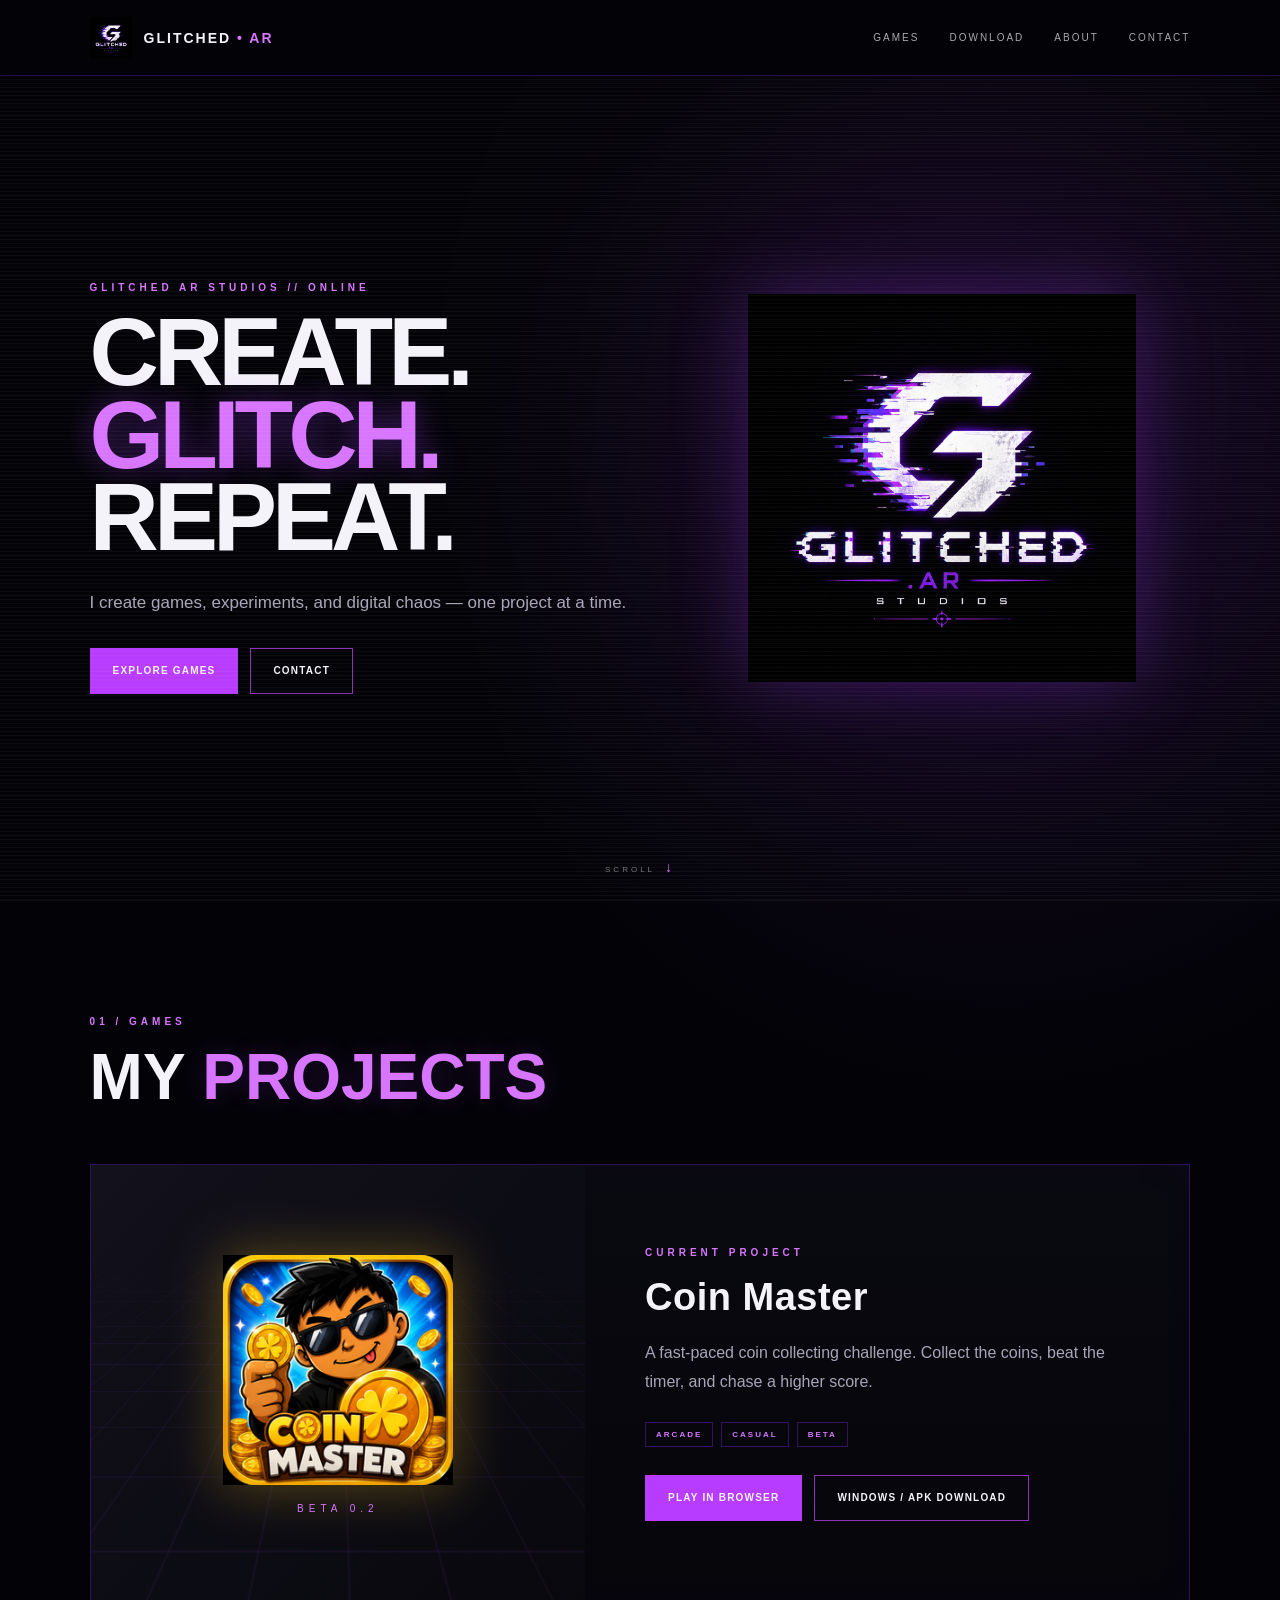
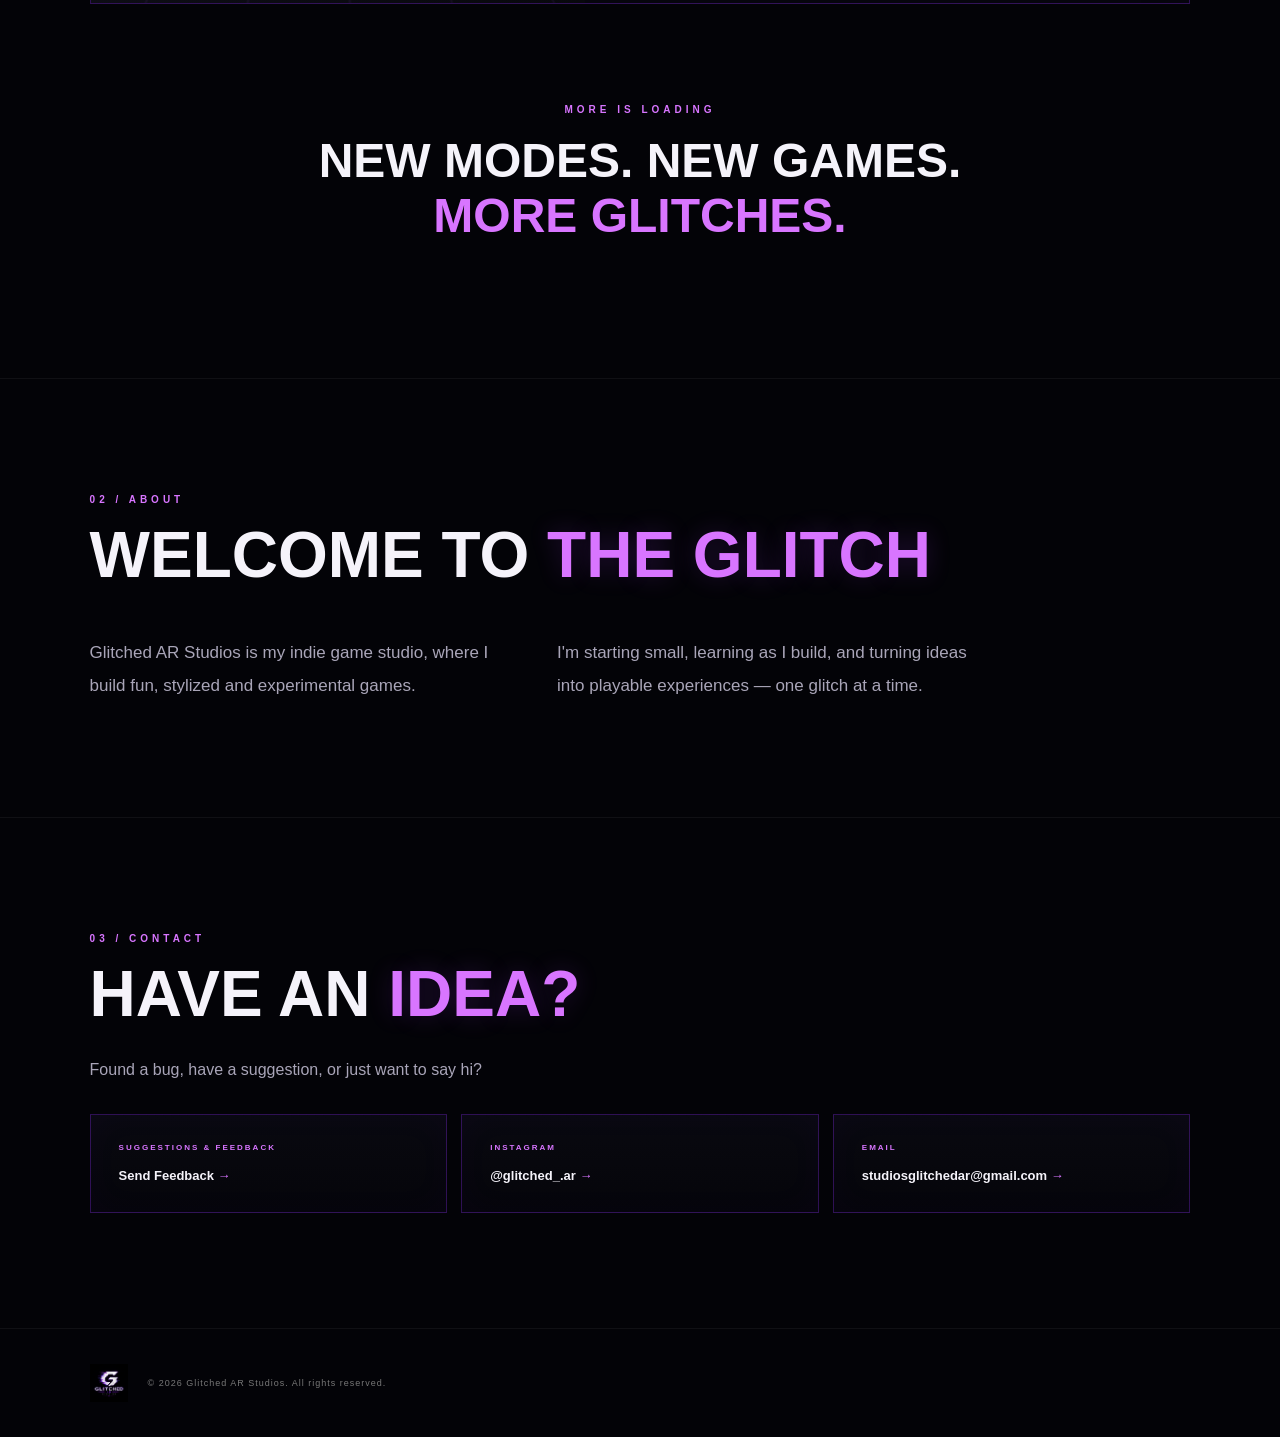
==== index.html @ b90710f4 "ANIMATION" ====
<!doctype html>
<html lang="en">
<head>
<meta charset="utf-8">
<meta name="viewport" content="width=device-width,initial-scale=1">
<meta name="description" content="Glitched AR Studios — indie game studio.">
<title>Glitched AR Studios</title>
<link rel="icon" href="assets/glitched-ar-logo.png">
<link rel="stylesheet" href="style.css">
<style>
/* === GLITCHED AR visual polish === */
:root{--bg:#030307;--panel:#07070d;--panel2:#0a0a12;--text:#f5f3fa;--muted:#a9a5b8;--p:#b83cff;--p2:#d875ff;--line:#8e2cff55}
body{background:radial-gradient(circle at 78% 18%,#8e2cff18,transparent 34rem),#030307}
body:after{content:"";position:fixed;inset:0;pointer-events:none;z-index:19;opacity:.045;background:repeating-linear-gradient(0deg,transparent 0 3px,rgba(255,255,255,.22) 4px,transparent 5px);mix-blend-mode:screen}
.nav{background:rgba(3,3,7,.88);border-bottom-color:#8e2cff44}
.nav nav a{position:relative}.nav nav a:after{content:"";position:absolute;left:0;right:0;bottom:-9px;height:2px;background:var(--p2);transform:scaleX(0);transform-origin:center;box-shadow:0 0 12px var(--p2);transition:.2s}.nav nav a:hover:after{transform:scaleX(1)}
.btn{letter-spacing:1.2px;white-space:nowrap;line-height:1;min-width:0}
.btn.primary{box-shadow:0 0 0 transparent}.btn:hover{box-shadow:0 0 28px #a83cff44}
.platform-card,.relic-window,.game-card,.contact-card,.media-card,.download-strip,.step-card{background:linear-gradient(180deg,#090910,#05050a);border-color:#8e2cff4d;box-shadow:inset 0 0 35px #8e2cff08}
.platform-card h3,.relic-title h3,.game-info h3{letter-spacing:.5px}
/* Windows / Android symbols: clean vector-like CSS icons */
.platform-card .platform-icon,.relic-platform-icon{width:42px;height:42px;display:inline-grid;place-items:center;flex:none;color:#c95cff;filter:drop-shadow(0 0 8px #b83cff55)}
.windows-icon{display:grid!important;grid-template-columns:1fr 1fr;grid-template-rows:1fr 1fr;gap:3px;padding:4px}.windows-icon i{display:block;background:currentColor}
.android-icon{position:relative}.android-icon:before{content:"";width:25px;height:20px;border-radius:7px 7px 4px 4px;background:currentColor;display:block}.android-icon:after{content:"••";position:absolute;top:12px;left:13px;color:#07070d;font-size:11px;letter-spacing:4px;line-height:1}
.android-icon .antenna{position:absolute;top:5px;left:10px;width:8px;height:1px;background:currentColor;transform:rotate(-35deg);box-shadow:15px 6px 0 currentColor}
.platform-head{display:flex;align-items:center;gap:16px;margin-bottom:18px}.platform-head .eyebrow{margin:0}
/* Fix oversized/over-spaced download labels */
.platform-card .btn,.relic-download{font-size:10px;letter-spacing:1.1px;word-spacing:0;text-transform:none;padding-left:20px;padding-right:20px}
/* Full-screen glitch transition: no loading bar */
#screen-glitch{position:fixed;inset:0;z-index:2147483647;pointer-events:none;opacity:0;overflow:hidden;background:transparent}
#screen-glitch:before,#screen-glitch:after{content:"";position:absolute;inset:-8%;opacity:0}
#screen-glitch:before{background:repeating-linear-gradient(0deg,transparent 0 5px,rgba(255,255,255,.15) 6px,transparent 7px),linear-gradient(90deg,transparent 0 12%,rgba(190,65,255,.16) 12.2% 12.5%,transparent 12.8% 42%,rgba(0,220,255,.14) 42.2% 42.5%,transparent 42.8% 76%,rgba(255,45,185,.15) 76.2% 76.5%,transparent 76.8%)}
#screen-glitch:after{background:repeating-linear-gradient(90deg,transparent 0 22px,rgba(184,60,255,.18) 23px 25px,transparent 26px 46px);mix-blend-mode:screen}
#screen-glitch.active{animation:fullGlitch .24s steps(2,end) forwards}
#screen-glitch.active:before{animation:glitchSlices .24s steps(2,end) forwards}
#screen-glitch.active:after{animation:glitchNoise .24s steps(2,end) forwards}
@keyframes fullGlitch{0%{opacity:0;transform:translate(0);clip-path:inset(0);filter:none}10%{opacity:1;transform:translate(-12px,2px);clip-path:inset(5% 0 72% 0);filter:contrast(1.8)}22%{opacity:1;transform:translate(14px,-2px);clip-path:inset(28% 0 45% 0);filter:brightness(1.5) contrast(2)}37%{opacity:1;transform:translate(-9px,4px);clip-path:inset(67% 0 16% 0);filter:contrast(2.2)}52%{opacity:.95;transform:translate(8px,-3px);clip-path:inset(13% 0 57% 0);filter:brightness(1.3)}68%{opacity:.85;transform:translate(-5px,1px);clip-path:inset(48% 0 28% 0);filter:contrast(1.8)}82%{opacity:.55;transform:translate(4px,0);clip-path:inset(80% 0 5% 0)}100%{opacity:0;transform:translate(0);clip-path:inset(0);filter:none}}
@keyframes glitchSlices{0%{opacity:0;transform:translate(0)}18%{opacity:1;transform:translate(22px,-7px)}42%{opacity:.8;transform:translate(-26px,4px)}65%{opacity:.9;transform:translate(18px,2px)}100%{opacity:0;transform:translate(0)}}
@keyframes glitchNoise{0%{opacity:0;transform:translate(0)}25%{opacity:.9;transform:translate(-20px,8px)}48%{opacity:.7;transform:translate(24px,-5px)}74%{opacity:.8;transform:translate(-12px,3px)}100%{opacity:0;transform:translate(0)}}
/* Local RELICS expander glitch remains separate from full-screen transition */
.relic-window.window-glitch,.relic-version.window-glitch{animation:relicWindowGlitch .18s steps(2,end)}
@keyframes relicWindowGlitch{0%{transform:translateX(0);filter:none}20%{transform:translateX(-5px);filter:contrast(1.5)}40%{transform:translateX(5px);filter:contrast(1.8)}60%{transform:translateX(-3px);filter:contrast(1.3)}80%{transform:translateX(3px);filter:contrast(1.6)}100%{transform:translateX(0);filter:none}}
@media(max-width:800px){.platform-head{align-items:flex-start}.platform-card .btn,.relic-download{font-size:9px;letter-spacing:.8px;padding-left:15px;padding-right:15px}}

</head>
</style>
<body>
<div id="screen-glitch"></div>


<div class="cursor-glow"></div>

<header class="nav">
  <a class="brand" href="#home">
    <img src="assets/glitched-ar-logo.png" alt="Glitched AR logo">
    <span>GLITCHED <b>• AR</b></span>
  </a>
  <nav>
    <a href="#games">GAMES</a>
    <a href="download.html">DOWNLOAD</a>
    <a href="#about">ABOUT</a>
    <a href="#contact">CONTACT</a>
  </nav>
</header>

<main>
<section id="home" class="hero">
  <div class="scanlines"></div>
  <div class="hero-copy reveal">
    <p class="eyebrow">GLITCHED AR STUDIOS // ONLINE</p>
    <h1 class="glitch-title" data-text="CREATE.">CREATE.</h1>
    <h1 class="glitch-title purple" data-text="GLITCH.">GLITCH.</h1>
    <h1 class="glitch-title" data-text="REPEAT.">REPEAT.</h1>
    <p class="tagline">I create games, experiments, and digital chaos — one project at a time.</p>
    <div class="actions">
      <a class="btn primary" href="#games">EXPLORE GAMES</a>
      <a class="btn ghost" href="#contact">CONTACT</a>
    </div>
  </div>
  <div class="hero-logo reveal delay">
    <div class="logo-ring"></div>
    <img src="assets/glitched-ar-logo.png" alt="Glitched AR Studios">
  </div>
  <div class="scroll-cue">SCROLL <span>↓</span></div>
</section>

<section id="games" class="section">
  <div class="section-heading reveal">
    <p class="eyebrow">01 / GAMES</p>
    <h2>MY <span>PROJECTS</span></h2>
  </div>

  <article class="game-card reveal">
    <div class="game-art">
      <div class="grid"></div>
      <img class="coin-logo" src="assets/coin-master.ico" alt="Coin Master logo">
      <p>BETA 0.2</p>
    </div>
    <div class="game-info">
      <p class="eyebrow">CURRENT PROJECT</p>
      <h3>Coin Master</h3>
      <p>A fast-paced coin collecting challenge. Collect the coins, beat the timer, and chase a higher score.</p>
      <div class="tags"><span>ARCADE</span><span>CASUAL</span><span>BETA</span></div>
      <div class="actions">
        <a class="btn primary" href="#" onclick="event.preventDefault(); const ev=event; screenGlitch(function(){ soon(ev); });">PLAY IN BROWSER</a>
        <a class="btn ghost" href="download.html">WINDOWS / APK DOWNLOAD</a>
      </div>
    </div>
  </article>

  <div class="coming reveal">
    <p class="eyebrow">MORE IS LOADING</p>
    <h3>NEW MODES. NEW GAMES.<br><span>MORE GLITCHES.</span></h3>
  </div>
</section>

<section id="about" class="section">
  <div class="section-heading reveal">
    <p class="eyebrow">02 / ABOUT</p>
    <h2>WELCOME TO <span>THE GLITCH</span></h2>
  </div>
  <div class="about-grid">
    <p class="reveal">Glitched AR Studios is my indie game studio, where I build fun, stylized and experimental games.</p>
    <p class="reveal">I'm starting small, learning as I build, and turning ideas into playable experiences — one glitch at a time.</p>
  </div>
</section>

<section id="contact" class="section">
  <div class="section-heading reveal">
    <p class="eyebrow">03 / CONTACT</p>
    <h2>HAVE AN <span>IDEA?</span></h2>
  </div>
  <p class="contact-text reveal">Found a bug, have a suggestion, or just want to say hi?</p>
  <div class="contact-grid">
    <a class="contact-card reveal" href="https://forms.gle/NbPeNmXSswkwEEWLA" target="_blank" rel="noopener">
      <small>SUGGESTIONS & FEEDBACK</small><strong>Send Feedback <i>→</i></strong>
    </a>
    <a class="contact-card reveal" href="https://www.instagram.com/glitched_.ar/" target="_blank" rel="noopener">
      <small>INSTAGRAM</small><strong>@glitched_.ar <i>→</i></strong>
    </a>
    <a class="contact-card reveal" href="mailto:studiosglitchedar@gmail.com">
      <small>EMAIL</small><strong>studiosglitchedar@gmail.com <i>→</i></strong>
    </a>
  </div>
</section>
</main>

<footer>
  <img src="assets/glitched-ar-logo.png" alt="">
  <span>© 2026 Glitched AR Studios. All rights reserved.</span>
</footer>
<script src="script.js"></script>










<script id="unified-glitch-interactions">
(function(){
  function screenGlitch(done){
    var g=document.getElementById('screen-glitch');
    if(!g){ if(done) done(); return; }
    g.classList.remove('active'); void g.offsetWidth; g.classList.add('active');
    setTimeout(function(){ if(done) done(); },240);
  }

  function localGlitch(el){
    el.classList.remove('window-glitch'); void el.offsetWidth; el.classList.add('window-glitch');
    setTimeout(function(){el.classList.remove('window-glitch');},180);
  }

  /* RELICS expand/collapse: local window glitch only, X when open. */
  document.querySelectorAll('.relic-window-head').forEach(function(head){
    head.addEventListener('click',function(){
      var box=head.parentElement, toggle=head.querySelector('.relic-toggle');
      localGlitch(box);
      box.classList.toggle('open');
      if(toggle) toggle.textContent=box.classList.contains('open')?'×':'+';
    });
  });
  document.querySelectorAll('.relic-version-head').forEach(function(head){
    head.addEventListener('click',function(e){
      e.stopPropagation();
      var box=head.parentElement, toggle=head.querySelector('.version-toggle');
      localGlitch(box);
      box.classList.toggle('open');
      if(toggle) toggle.textContent=box.classList.contains('open')?'×':'+';
    });
  });

  /* Every button-like control gets the full-screen glitch. */
  document.querySelectorAll('button, a.btn, a.contact-card, a.brand, nav a').forEach(function(el){
    el.addEventListener('click',function(e){
      if(el.closest('.relic-window-head') || el.closest('.relic-version-head')) return;
      if(el.dataset.glitchBypass==='1'){ el.dataset.glitchBypass=''; return; }

      /* Let existing JS (e.g. soon() or guide tabs) perform its action,
         while the glitch plays over the screen. */
      if(el.tagName==='BUTTON'){
        if(e.defaultPrevented) return;
        screenGlitch();
        return;
      }

      var href=el.getAttribute('href');
      if(!href || href.toLowerCase().startsWith('javascript:')) return;

      /* Same-page anchors: glitch, then scroll. */
      if(href.charAt(0)==='#'){
        if(e.defaultPrevented) return;
        e.preventDefault();
        screenGlitch(function(){
          var target=document.querySelector(href);
          if(target) target.scrollIntoView({behavior:'auto',block:'start'});
          else window.location.hash=href.substring(1);
        });
        return;
      }

      /* Actual downloads: glitch first, then trigger the original download. */
      if(el.hasAttribute('download')){
        if(e.defaultPrevented) return;
        e.preventDefault();
        screenGlitch(function(){
          el.dataset.glitchBypass='1';
          el.click();
        });
        return;
      }

      /* External/new-tab links keep their native behavior, but get the animation. */
      if(el.target==='_blank'){
        if(e.defaultPrevented) return;
        screenGlitch();
        return;
      }

      /* Normal page navigation. */
      if(e.defaultPrevented) return;
      e.preventDefault();
      screenGlitch(function(){window.location.href=el.href;});
    });
  });
})();
</script>

</body>
</html>
---- style.css ----
*{box-sizing:border-box;margin:0;padding:0}
:root{--bg:#050508;--text:#f5f2fa;--muted:#aaa7b8;--p:#a83cff;--p2:#d47cff;--line:#7429a344}
html{scroll-behavior:smooth}
body{background:radial-gradient(circle at 78% 18%,#8e2cff14,transparent 32rem),#050508;color:var(--text);font-family:Arial,sans-serif;overflow-x:hidden}
body:before{content:"";position:fixed;inset:0;pointer-events:none;z-index:20;opacity:.035;background-image:repeating-linear-gradient(0deg,#fff 0 1px,transparent 1px 4px)}
a{color:inherit;text-decoration:none}
.nav{height:76px;padding:0 7vw;display:flex;align-items:center;justify-content:space-between;position:sticky;top:0;z-index:30;background:#050508dd;backdrop-filter:blur(14px);border-bottom:1px solid var(--line)}
.brand{display:flex;align-items:center;gap:12px;font-weight:800;font-size:14px;letter-spacing:2px}.brand img{width:42px;height:42px;object-fit:contain}.brand b{color:var(--p2)}
.nav nav{display:flex;gap:30px}.nav nav a{font-size:10px;letter-spacing:2px;color:#aaa;transition:.25s}.nav nav a:hover{color:#fff;text-shadow:0 0 14px var(--p2)}
.hero{min-height:calc(100vh - 76px);padding:7vh 7vw;display:grid;grid-template-columns:1fr .9fr;align-items:center;gap:4vw;position:relative;overflow:hidden}
.hero:after{content:"";position:absolute;width:40vw;height:40vw;right:5%;top:8%;border-radius:50%;background:var(--p);filter:blur(150px);opacity:.11}
.scanlines{position:absolute;inset:0;background:linear-gradient(transparent 49.5%,#b04dff08 50%,transparent 50.5%);background-size:100% 8px;pointer-events:none}
.eyebrow{color:var(--p2);font:800 10px Arial;letter-spacing:4px;margin-bottom:18px}
.hero-copy{position:relative;z-index:2}.hero h1{font:900 clamp(48px,7.5vw,110px)/.86 Arial;letter-spacing:-5px}.hero h1.purple{color:var(--p2);text-shadow:0 0 30px #a43cff66}
.tagline{max-width:580px;color:var(--muted);font-size:17px;line-height:1.7;margin:30px 0}
.actions{display:flex;flex-wrap:wrap;gap:12px}.btn{min-height:46px;padding:0 22px;display:inline-flex;align-items:center;justify-content:center;border:1px solid #8c32b6;font:800 10px Arial;letter-spacing:2px;transition:.25s}.btn.primary{background:var(--p);border-color:var(--p)}.btn:hover{transform:translateY(-3px);box-shadow:0 0 30px #a83cff55}.btn.ghost:hover{background:#a83cff14;border-color:var(--p2)}
.hero-logo{position:relative;z-index:2;display:flex;align-items:center;justify-content:center}.hero-logo img{width:min(500px,78%);filter:drop-shadow(0 0 35px #a83cff44);animation:float 5s ease-in-out infinite}.logo-ring{position:absolute;width:min(440px,70%);aspect-ratio:1;border:1px solid #a83cff25;border-radius:50%;box-shadow:0 0 70px #a83cff12;animation:spin 18s linear infinite}.logo-ring:after{content:"";position:absolute;inset:12%;border:1px dashed #d47cff20;border-radius:50%}
@keyframes float{50%{transform:translateY(-12px)}}@keyframes spin{to{transform:rotate(360deg)}}
.scroll-cue{position:absolute;bottom:25px;left:50%;transform:translateX(-50%);font-size:8px;letter-spacing:3px;color:#777;z-index:2}.scroll-cue span{color:var(--p2);font-size:14px;margin-left:5px}
.section{padding:115px 7vw;border-top:1px solid #ffffff0d}.section-heading h2{font:900 clamp(32px,5vw,64px)/1 Arial}.section-heading h2 span{color:var(--p2);text-shadow:0 0 25px #b044ff33}
.game-card{margin-top:55px;display:grid;grid-template-columns:.9fr 1.1fr;min-height:440px;border:1px solid var(--line);background:#0d0d14;overflow:hidden;transition:.35s}.game-card:hover{border-color:#a83cff88;box-shadow:0 20px 80px #5c19a514}
.game-art{min-height:420px;display:flex;flex-direction:column;align-items:center;justify-content:center;position:relative;overflow:hidden;background:radial-gradient(circle,#ffc61a20,transparent 30%),linear-gradient(135deg,#12111c,#08080d)}.grid{position:absolute;inset:-50%;background-image:linear-gradient(#a83cff12 1px,transparent 1px),linear-gradient(90deg,#a83cff12 1px,transparent 1px);background-size:50px 50px;transform:perspective(300px) rotateX(55deg);animation:gridmove 8s linear infinite}@keyframes gridmove{to{transform:perspective(300px) rotateX(55deg) translateY(50px)}}
.coin-logo{width:min(240px,55%);max-height:230px;object-fit:contain;position:relative;z-index:1;filter:drop-shadow(0 0 28px #ffc61a55);animation:coinfloat 4s ease-in-out infinite}@keyframes coinfloat{50%{transform:translateY(-8px) rotate(-2deg)}}
.game-art p{color:var(--p2);letter-spacing:5px;font-size:10px;margin-top:18px;position:relative;z-index:1}
.game-info{padding:60px;display:flex;flex-direction:column;justify-content:center}.game-info h3{font-size:38px;margin-bottom:20px}.game-info>p:not(.eyebrow){color:var(--muted);line-height:1.8;margin-bottom:25px}.tags{display:flex;gap:8px;margin-bottom:28px}.tags span{border:1px solid var(--line);padding:7px 10px;color:var(--p2);font:800 8px Arial;letter-spacing:2px}
.coming{text-align:center;padding:100px 20px 20px}.coming h3{font:900 clamp(25px,4vw,48px)/1.15 Arial}.coming h3 span{color:var(--p2)}
.about-grid{max-width:900px;display:grid;grid-template-columns:1fr 1fr;gap:35px;margin-top:50px}.about-grid p{color:var(--muted);line-height:1.9;font-size:17px}
.contact-text{color:var(--muted);margin:35px 0}.contact-grid{display:grid;grid-template-columns:repeat(3,1fr);gap:14px}.contact-card{border:1px solid var(--line);padding:28px;background:#0b0b12;transition:.3s}.contact-card:hover{border-color:var(--p2);transform:translateY(-5px);box-shadow:0 15px 45px #7e2bcc16}.contact-card small{display:block;color:var(--p2);font:800 8px Arial;letter-spacing:2px;margin-bottom:14px}.contact-card strong{font-size:13px;overflow-wrap:anywhere}.contact-card i{font-style:normal;color:var(--p2)}
footer{border-top:1px solid #ffffff0d;padding:35px 7vw;display:flex;align-items:center;gap:20px;color:#777;font-size:9px;letter-spacing:1px}footer img{width:38px;height:38px;object-fit:contain}
.reveal{opacity:0;transform:translateY(38px);transition:opacity .8s ease,transform .8s cubic-bezier(.2,.7,.2,1)}.reveal.visible{opacity:1;transform:none}.delay{transition-delay:.18s}
.glitch-title{position:relative}.glitch-title.glitching:before,.glitch-title.glitching:after{content:attr(data-text);position:absolute;left:0;top:0;width:100%;overflow:hidden}.glitch-title.glitching:before{color:#00e5ff;transform:translate(3px,0);clip-path:inset(0 0 55% 0)}.glitch-title.glitching:after{color:#ff2bb5;transform:translate(-3px,0);clip-path:inset(55% 0 0 0)}
@media(max-width:800px){.nav{padding:0 5vw}.brand span{display:none}.nav nav{gap:15px}.nav nav a{font-size:9px}.hero{grid-template-columns:1fr;padding-top:55px;text-align:center}.hero-logo{order:-1}.hero-logo img{width:min(320px,72%)}.logo-ring{width:260px}.hero .actions{justify-content:center}.tagline{font-size:15px}.section{padding:80px 5vw}.game-card,.about-grid,.contact-grid{grid-template-columns:1fr}.game-art{min-height:320px}.game-info{padding:38px 25px}.game-info .actions{justify-content:flex-start}.hero h1{letter-spacing:-2px}}
@media(prefers-reduced-motion:reduce){html{scroll-behavior:auto}.reveal{transition:none}.hero-logo img,.logo-ring,.coin-logo,.grid{animation:none}}

.game-art-shot{padding:0;min-height:420px;background:#08080d}
.gameplay-preview{width:100%;height:100%;min-height:420px;object-fit:cover;display:block;opacity:.88}
.art-overlay{position:absolute;inset:auto 0 0;padding:22px;background:linear-gradient(transparent,#050508dd);display:flex;justify-content:space-between;align-items:end}
.art-overlay span{color:var(--p2);font:800 9px Arial;letter-spacing:3px}.art-overlay b{font-size:20px;letter-spacing:1px}
.gameplay-section{background:radial-gradient(circle at 50% 10%,#a83cff0b,transparent 45%)}
.media-grid{margin-top:50px;display:grid;grid-template-columns:1.2fr .8fr;gap:18px}
.media-card{margin:0;border:1px solid var(--line);background:#0a0a10;overflow:hidden;position:relative}
.media-card img{display:block;width:100%;height:100%;min-height:330px;object-fit:cover}
.media-card figcaption{position:absolute;left:0;right:0;bottom:0;padding:22px;background:linear-gradient(transparent,#050508e8);display:flex;flex-direction:column;gap:4px}
.media-card figcaption b{font-size:12px;letter-spacing:2px}.media-card figcaption span{color:#aaa7b8;font-size:12px}
.download-strip{margin-top:18px;border:1px solid var(--line);background:#0d0d14;padding:30px;display:flex;justify-content:space-between;align-items:center;gap:30px}
.download-strip h3{font-size:26px}.download-strip p:not(.eyebrow){color:var(--muted);margin-top:7px}
.download-page .page-wrap{padding:90px 7vw}
.platforms{display:grid;grid-template-columns:1fr 1fr;gap:18px;margin-top:45px}
.platform-card{border:1px solid var(--line);background:#0b0b12;padding:32px}
.platform-card h3{font-size:28px;margin:8px 0}.platform-card p{color:var(--muted);line-height:1.8}
.warning{margin-top:20px;padding:16px;border:1px solid #6f562044;background:#1b160d;color:#c9bc9d;font-size:12px}
.guide{margin-top:80px}.guide-tabs{display:flex;gap:10px;margin:28px 0}.guide-tab{border:1px solid var(--line);background:#0c0d14;color:#aaa;padding:12px 18px;font:800 10px Arial;letter-spacing:2px;cursor:pointer}.guide-tab.active{background:var(--p);color:#fff;border-color:var(--p)}
.guide-panel{display:none}.guide-panel.active{display:block}.steps{display:grid;gap:16px}.step-card{display:grid;grid-template-columns:50px 1fr 380px;gap:20px;align-items:center;border:1px solid var(--line);background:#0b0b12;padding:18px}.step-number{width:44px;height:44px;display:grid;place-items:center;border:1px solid #a83cff55;color:var(--p2);font-weight:900}.step-card h4{font-size:18px;margin-bottom:6px}.step-card p{color:var(--muted);font-size:13px}.step-shot{width:100%;max-height:330px;object-fit:contain;background:#050508;border:1px solid #ffffff0b}
.faq{margin-top:75px;display:grid;grid-template-columns:1fr 1fr;gap:12px}.faq details{border:1px solid var(--line);background:#0b0b12;padding:18px}.faq summary{cursor:pointer;font-weight:800}.faq p{color:var(--muted);margin-top:10px}
@media(max-width:800px){.media-grid,.platforms,.faq{grid-template-columns:1fr}.download-strip{flex-direction:column;align-items:flex-start}.step-card{grid-template-columns:44px 1fr}.step-shot{grid-column:1/-1}}
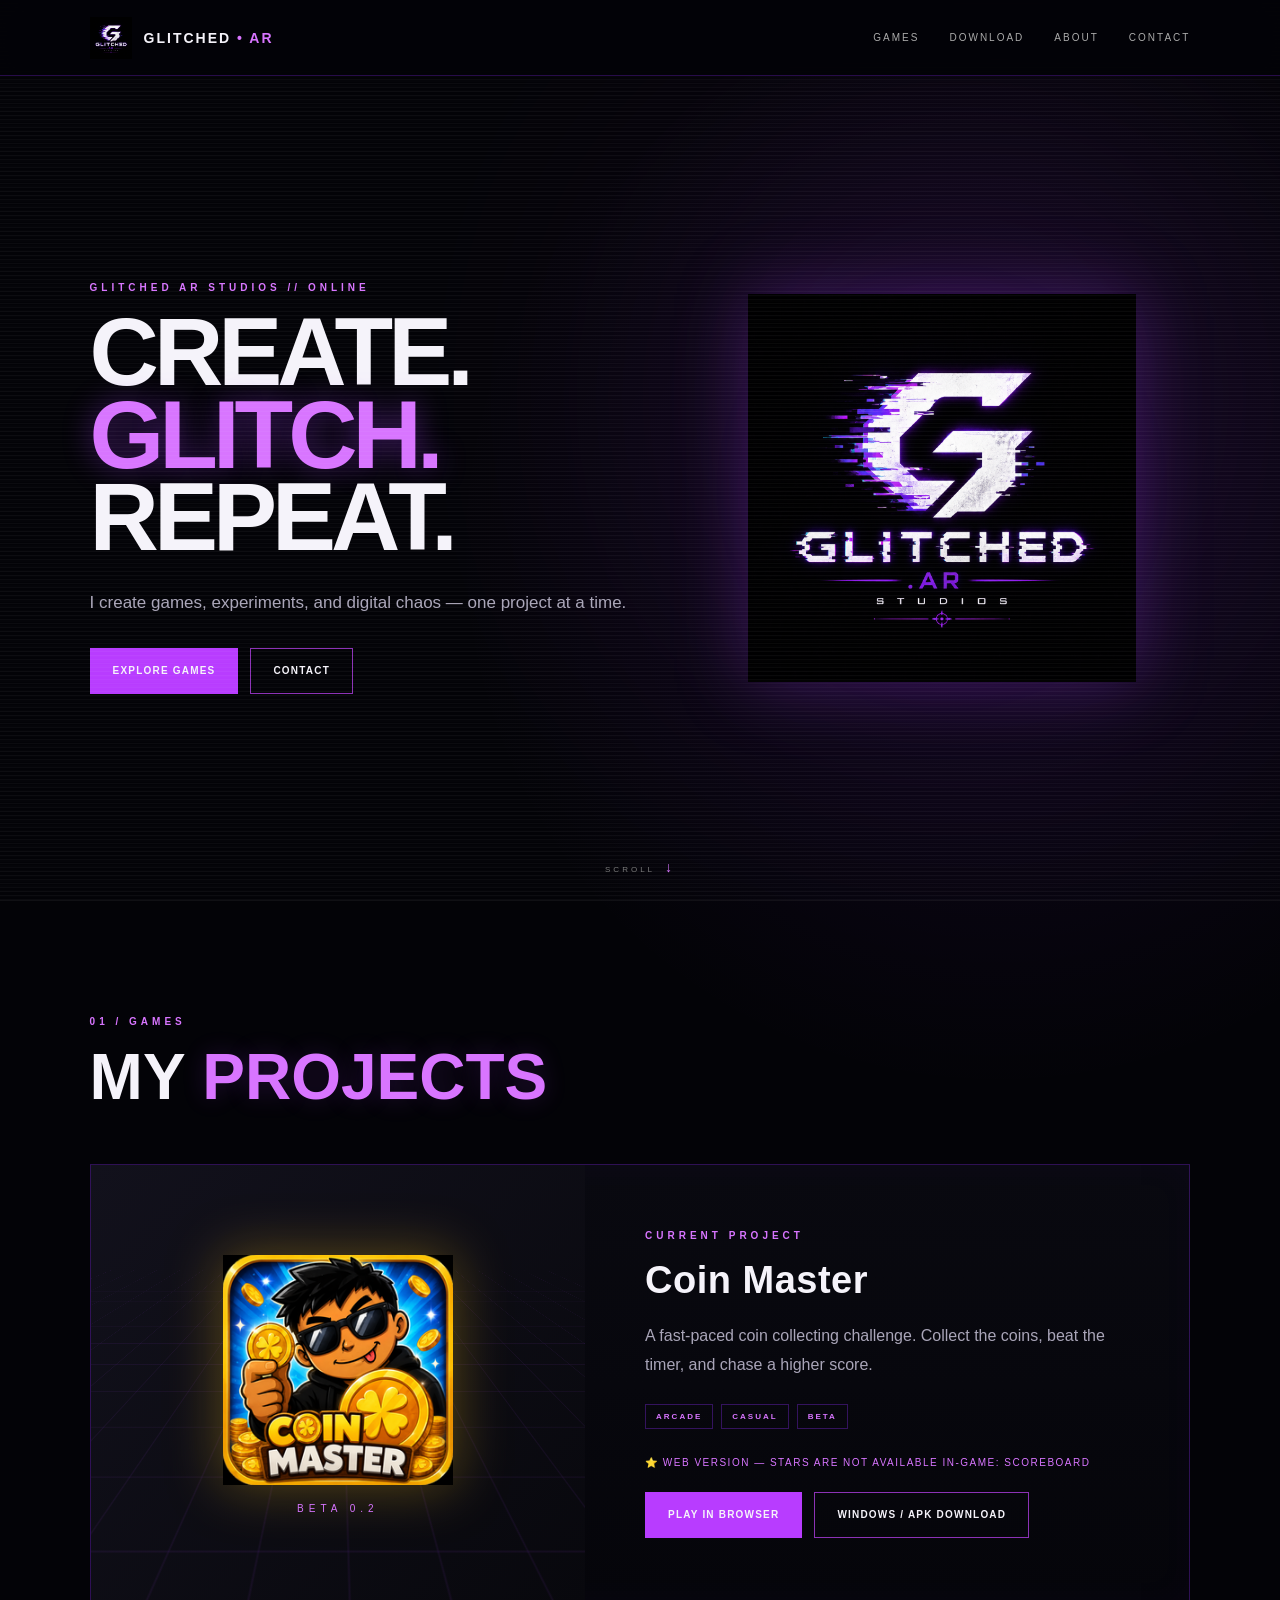
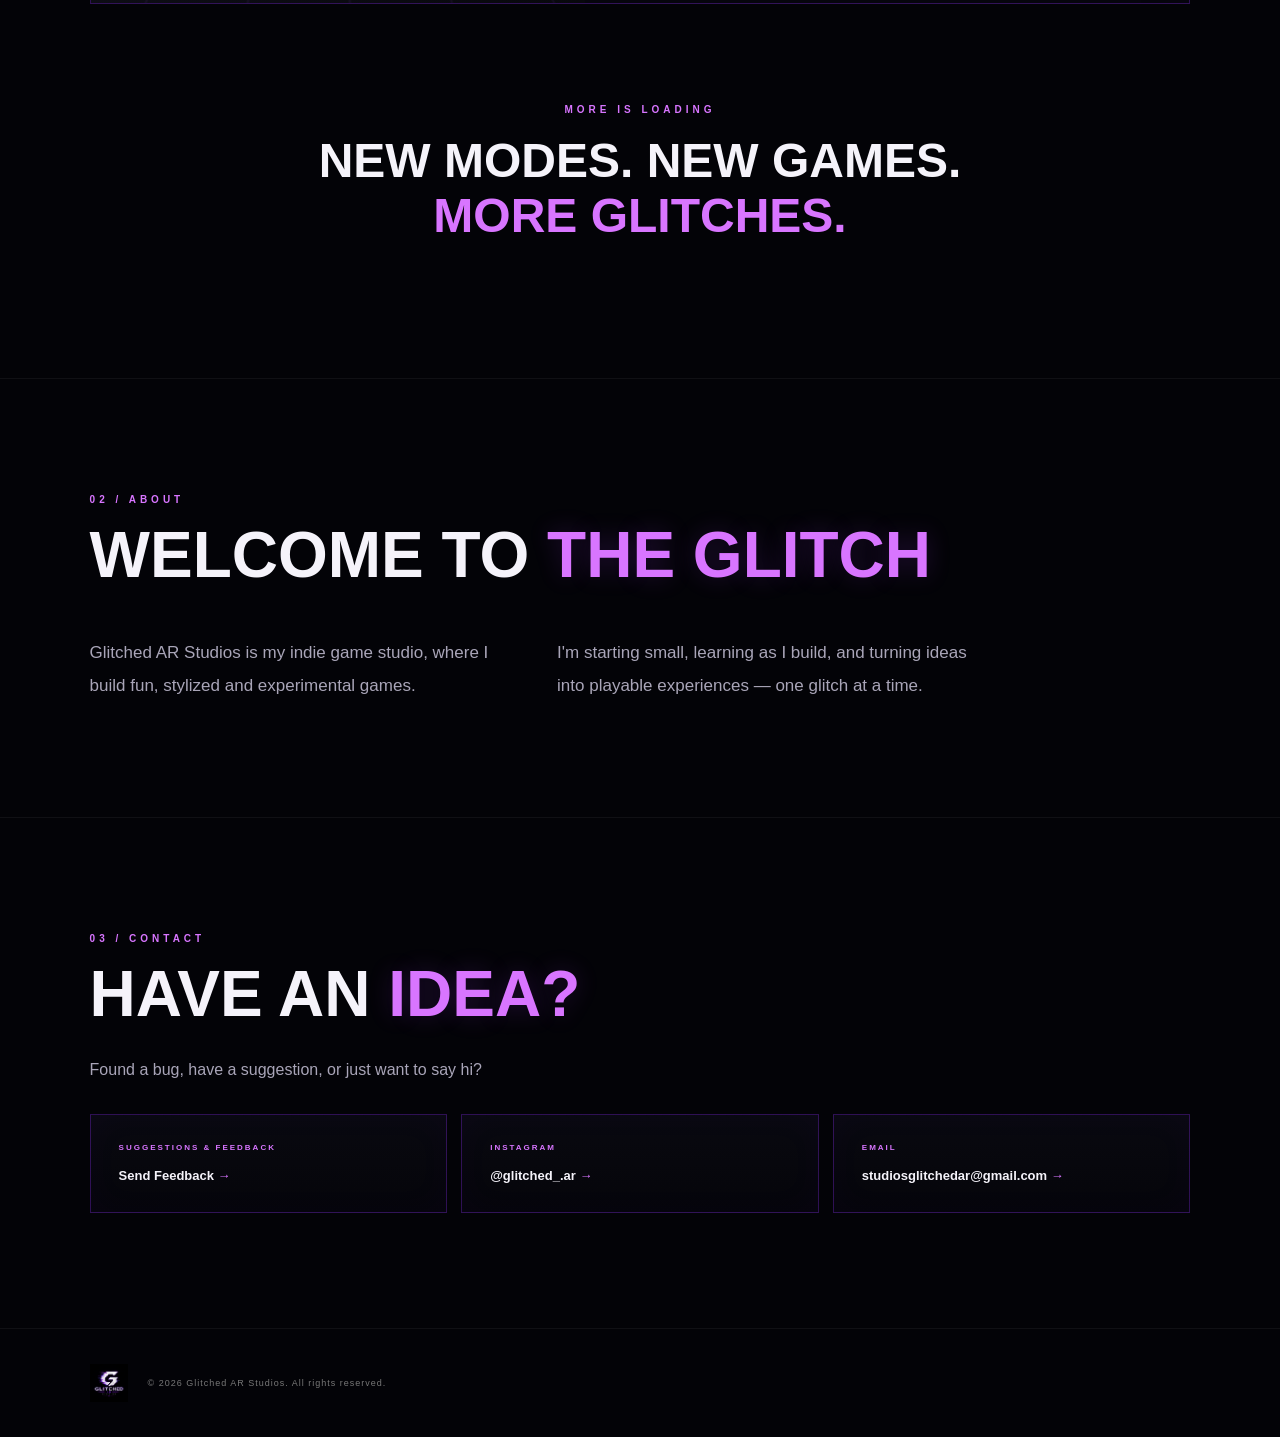
==== commit 7948f346: "css" ====
--- a/index.html
+++ b/index.html
@@ -102,7 +102,10 @@
       <p>A fast-paced coin collecting challenge. Collect the coins, beat the timer, and chase a higher score.</p>
       <div class="tags"><span>ARCADE</span><span>CASUAL</span><span>BETA</span></div>
       <div class="actions">
-        <a class="btn primary" href="#" onclick="event.preventDefault(); const ev=event; screenGlitch(function(){ soon(ev); });">PLAY IN BROWSER</a>
+        <p class="web-note">
+          ⭐ WEB VERSION — STARS ARE NOT AVAILABLE IN-GAME: SCOREBOARD
+        </p>
+        <a class="btn primary" href="game/coinMaster_Beta0.2.html">PLAY IN BROWSER</a>
         <a class="btn ghost" href="download.html">WINDOWS / APK DOWNLOAD</a>
       </div>
     </div>
--- a/style.css
+++ b/style.css
@@ -13,7 +13,7 @@
 .eyebrow{color:var(--p2);font:800 10px Arial;letter-spacing:4px;margin-bottom:18px}
 .hero-copy{position:relative;z-index:2}.hero h1{font:900 clamp(48px,7.5vw,110px)/.86 Arial;letter-spacing:-5px}.hero h1.purple{color:var(--p2);text-shadow:0 0 30px #a43cff66}
 .tagline{max-width:580px;color:var(--muted);font-size:17px;line-height:1.7;margin:30px 0}
-.actions{display:flex;flex-wrap:wrap;gap:12px}.btn{min-height:46px;padding:0 22px;display:inline-flex;align-items:center;justify-content:center;border:1px solid #8c32b6;font:800 10px Arial;letter-spacing:2px;transition:.25s}.btn.primary{background:var(--p);border-color:var(--p)}.btn:hover{transform:translateY(-3px);box-shadow:0 0 30px #a83cff55}.btn.ghost:hover{background:#a83cff14;border-color:var(--p2)}
+.actions{display:flex;flex-wrap:wrap;gap:12px}.btn{min-height:46px;padding:0 22px;display:inline-flex;align-items:center;justify-content:center;border:1px solid #8c32b6;font:800 10px Arial;letter-spacing:2px;transition:.25s}.web-note {margin: 0 0 12px; color: #d875ff; font-size: 10px; letter-spacing: 1.5px; text-transform: uppercase; }.btn.primary{background:var(--p);border-color:var(--p)}.btn:hover{transform:translateY(-3px);box-shadow:0 0 30px #a83cff55}.btn.ghost:hover{background:#a83cff14;border-color:var(--p2)}
 .hero-logo{position:relative;z-index:2;display:flex;align-items:center;justify-content:center}.hero-logo img{width:min(500px,78%);filter:drop-shadow(0 0 35px #a83cff44);animation:float 5s ease-in-out infinite}.logo-ring{position:absolute;width:min(440px,70%);aspect-ratio:1;border:1px solid #a83cff25;border-radius:50%;box-shadow:0 0 70px #a83cff12;animation:spin 18s linear infinite}.logo-ring:after{content:"";position:absolute;inset:12%;border:1px dashed #d47cff20;border-radius:50%}
 @keyframes float{50%{transform:translateY(-12px)}}@keyframes spin{to{transform:rotate(360deg)}}
 .scroll-cue{position:absolute;bottom:25px;left:50%;transform:translateX(-50%);font-size:8px;letter-spacing:3px;color:#777;z-index:2}.scroll-cue span{color:var(--p2);font-size:14px;margin-left:5px}
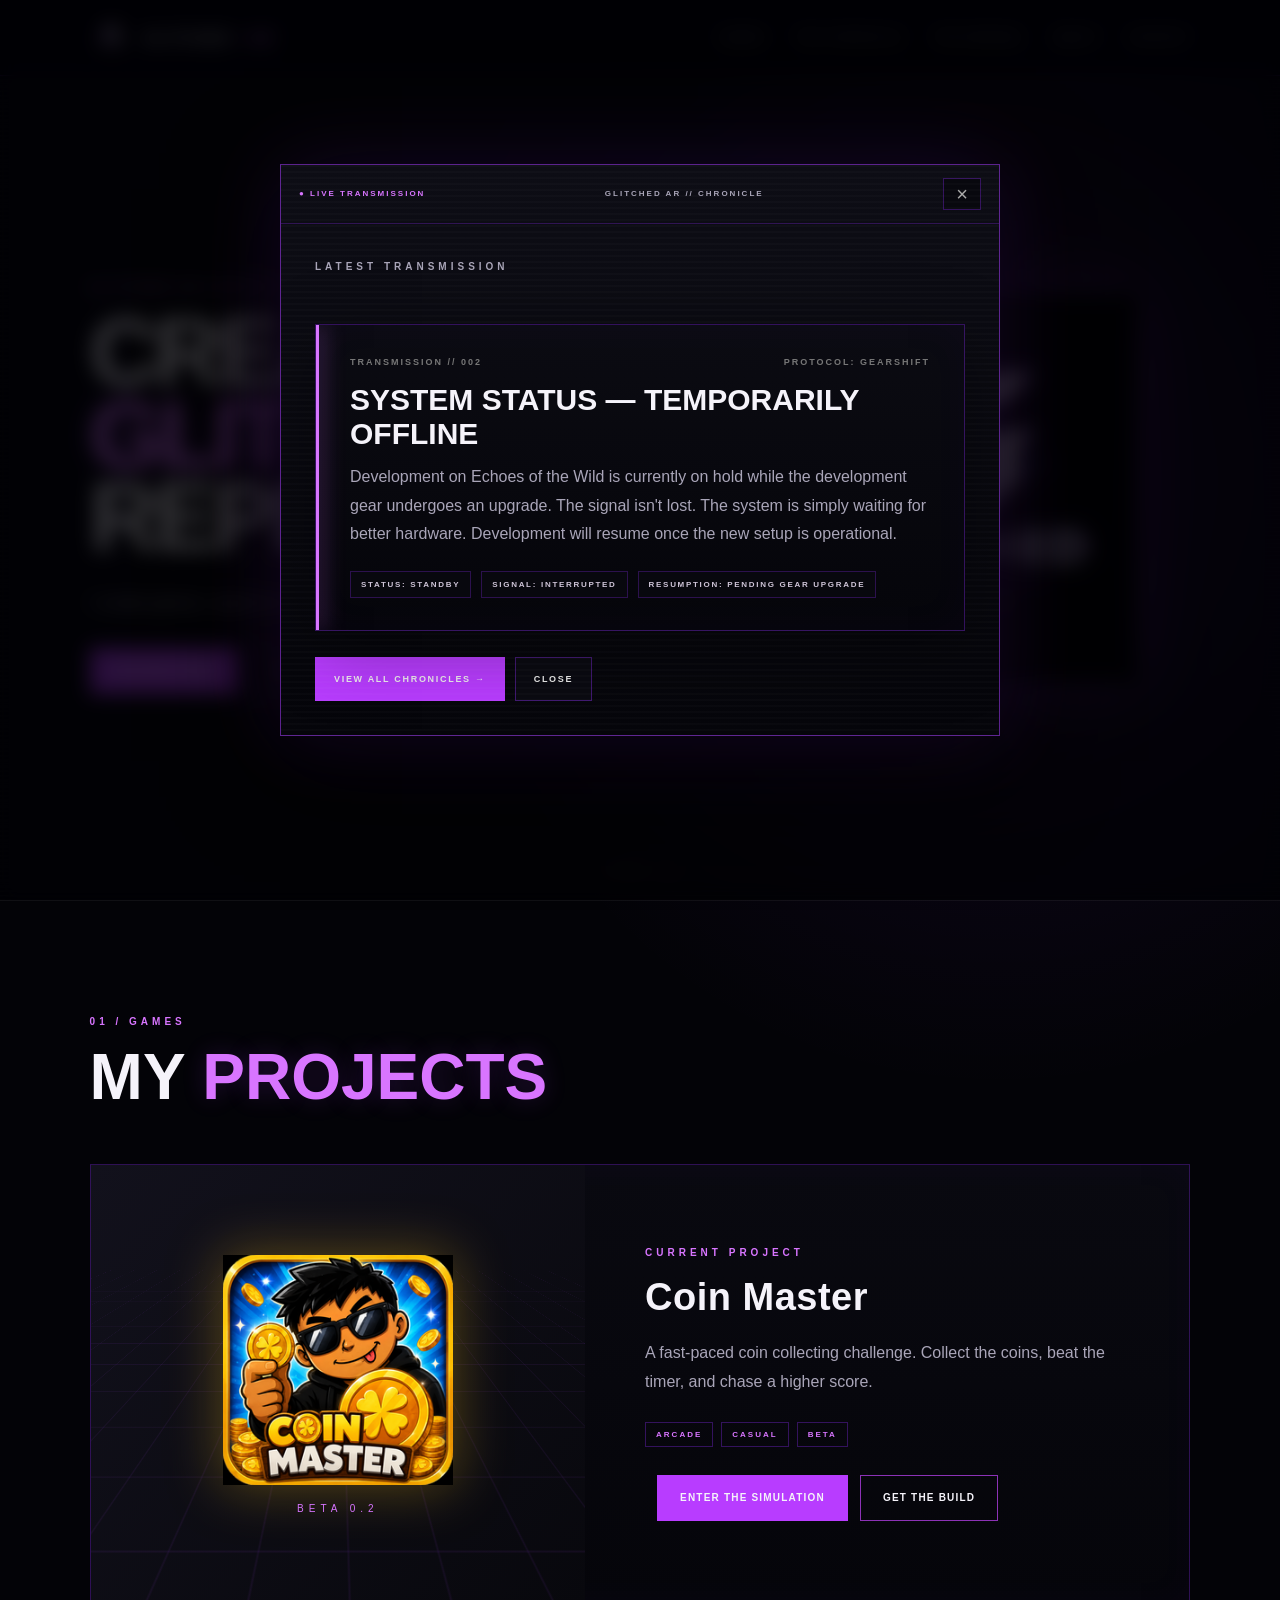
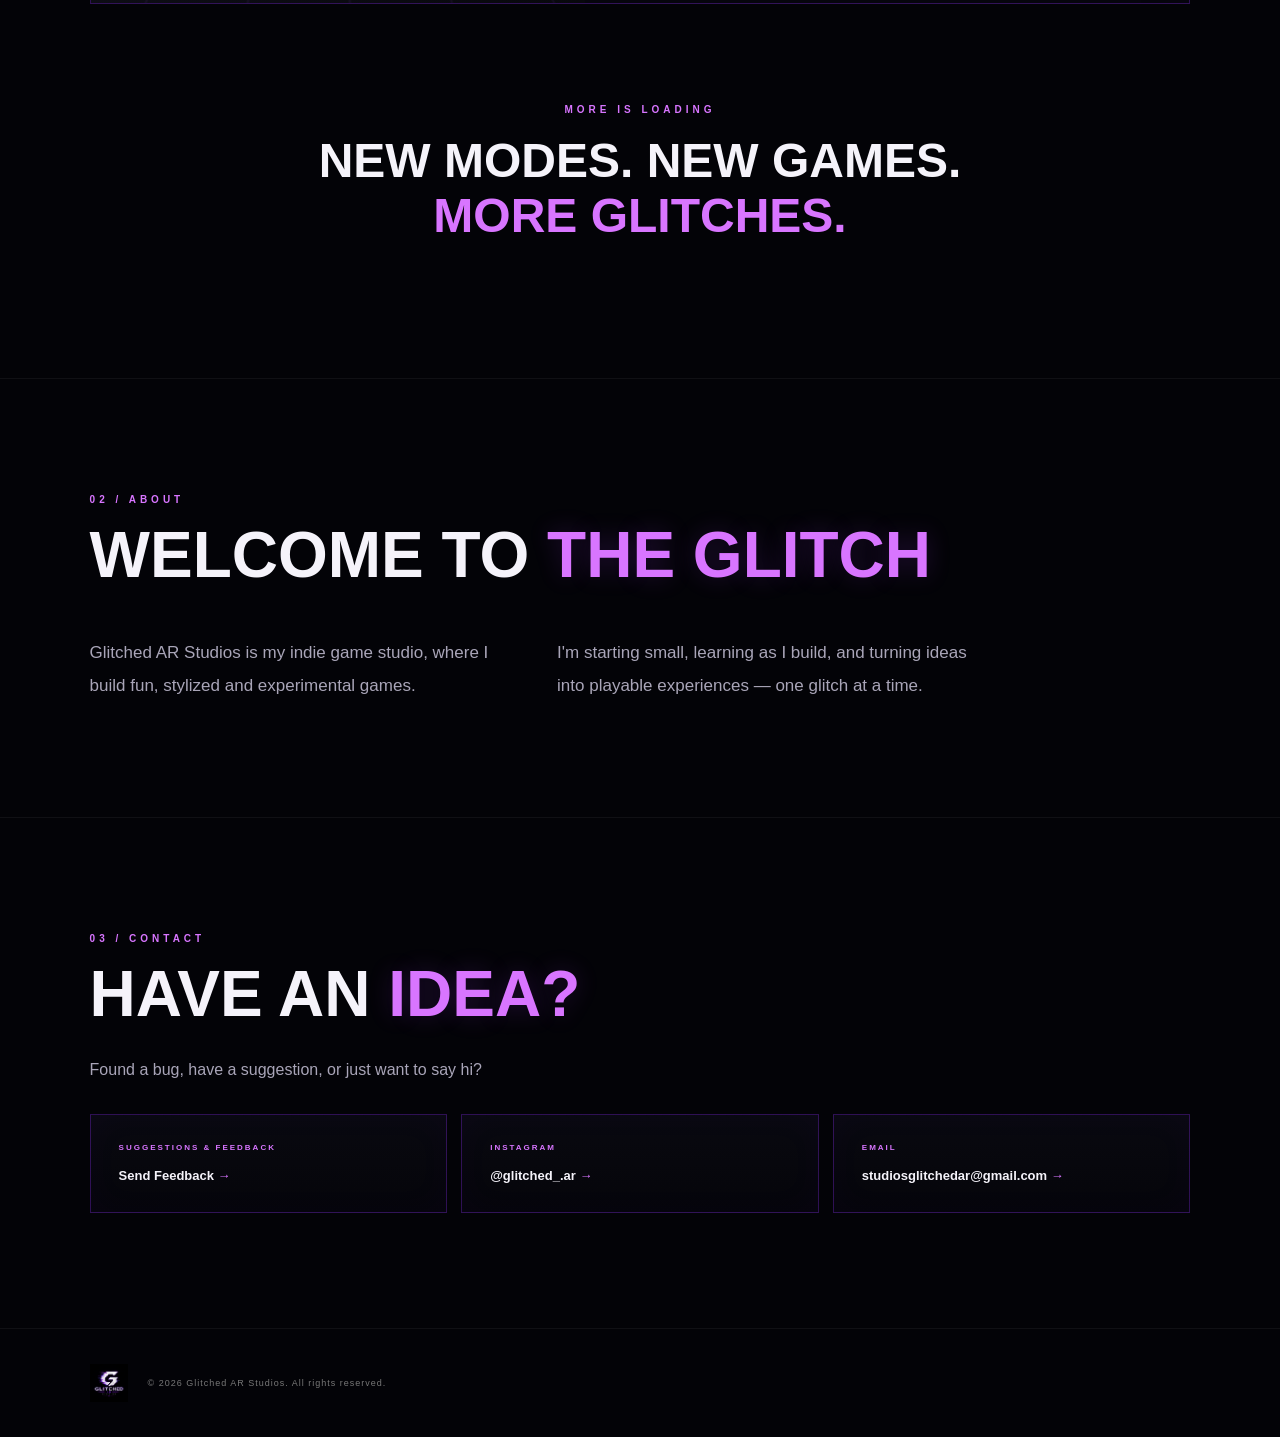
==== commit 3c1ba86f: "chronicals new updated to the website" ====
--- a/index.html
+++ b/index.html
@@ -41,9 +41,8 @@
 .relic-window.window-glitch,.relic-version.window-glitch{animation:relicWindowGlitch .18s steps(2,end)}
 @keyframes relicWindowGlitch{0%{transform:translateX(0);filter:none}20%{transform:translateX(-5px);filter:contrast(1.5)}40%{transform:translateX(5px);filter:contrast(1.8)}60%{transform:translateX(-3px);filter:contrast(1.3)}80%{transform:translateX(3px);filter:contrast(1.6)}100%{transform:translateX(0);filter:none}}
 @media(max-width:800px){.platform-head{align-items:flex-start}.platform-card .btn,.relic-download{font-size:9px;letter-spacing:.8px;padding-left:15px;padding-right:15px}}
-
+</style>
 </head>
-</style>
 <body>
 <div id="screen-glitch"></div>
 
@@ -57,7 +56,8 @@
   </a>
   <nav>
     <a href="#games">GAMES</a>
-    <a href="download.html">DOWNLOAD</a>
+    <a href="#chronicle">THE CHRONICLE</a>
+    <a href="download.html">THE ARSENAL</a>
     <a href="#about">ABOUT</a>
     <a href="#contact">CONTACT</a>
   </nav>
@@ -103,10 +103,10 @@
       <div class="tags"><span>ARCADE</span><span>CASUAL</span><span>BETA</span></div>
       <div class="actions">
         <p class="web-note">
-          ⭐ WEB VERSION — STARS ARE NOT AVAILABLE IN-GAME: SCOREBOARD
+          
         </p>
-        <a class="btn primary" href="game/coinMaster_Beta0.2.html">PLAY IN BROWSER</a>
-        <a class="btn ghost" href="download.html">WINDOWS / APK DOWNLOAD</a>
+        <a class="btn primary" href="game/coinMaster_Beta0.2.html">ENTER THE SIMULATION</a>
+        <a class="btn ghost" href="download.html">GET THE BUILD</a>
       </div>
     </div>
   </article>
--- a/style.css
+++ b/style.css
@@ -53,3 +53,132 @@
 .guide-panel{display:none}.guide-panel.active{display:block}.steps{display:grid;gap:16px}.step-card{display:grid;grid-template-columns:50px 1fr 380px;gap:20px;align-items:center;border:1px solid var(--line);background:#0b0b12;padding:18px}.step-number{width:44px;height:44px;display:grid;place-items:center;border:1px solid #a83cff55;color:var(--p2);font-weight:900}.step-card h4{font-size:18px;margin-bottom:6px}.step-card p{color:var(--muted);font-size:13px}.step-shot{width:100%;max-height:330px;object-fit:contain;background:#050508;border:1px solid #ffffff0b}
 .faq{margin-top:75px;display:grid;grid-template-columns:1fr 1fr;gap:12px}.faq details{border:1px solid var(--line);background:#0b0b12;padding:18px}.faq summary{cursor:pointer;font-weight:800}.faq p{color:var(--muted);margin-top:10px}
 @media(max-width:800px){.media-grid,.platforms,.faq{grid-template-columns:1fr}.download-strip{flex-direction:column;align-items:flex-start}.step-card{grid-template-columns:44px 1fr}.step-shot{grid-column:1/-1}}
+
+
+/* === THE CHRONICLE / TRANSMISSION SYSTEM === */
+.chronicle-entry{
+  margin-top:48px;
+  border:1px solid #8e2cff55;
+  background:linear-gradient(180deg,#0b0b12,#05050a);
+  box-shadow:inset 0 0 40px #8e2cff08,0 18px 70px #00000055;
+  position:relative;
+  overflow:hidden;
+}
+.chronicle-entry:before{
+  content:"";
+  position:absolute;left:0;top:0;bottom:0;width:3px;
+  background:var(--p2);
+  box-shadow:0 0 22px var(--p2);
+}
+.chronicle-entry-inner{padding:32px 34px}
+.chronicle-meta{display:flex;justify-content:space-between;gap:20px;flex-wrap:wrap;color:#777;font:800 9px Arial;letter-spacing:2px}
+.chronicle-entry h3{font-size:30px;margin:16px 0 12px}
+.chronicle-entry h3 span{color:var(--p2)}
+.chronicle-entry p:not(.eyebrow){color:var(--muted);line-height:1.8;max-width:820px}
+.chronicle-status{
+  margin-top:22px;display:flex;gap:10px;flex-wrap:wrap
+}
+.chronicle-status span{
+  border:1px solid #8e2cff44;padding:8px 10px;color:#cfc5d8;
+  font:800 8px Arial;letter-spacing:1.7px;background:#08080e
+}
+
+/* Announcement popup */
+#chronicle-overlay{
+  position:fixed;inset:0;z-index:2147483000;display:none;
+  align-items:center;justify-content:center;padding:22px;
+  background:rgba(1,1,5,.78);backdrop-filter:blur(10px)
+}
+#chronicle-overlay.open{display:flex;animation:chronicleFade .18s ease}
+#chronicle-modal{
+  width:min(720px,100%);position:relative;
+  border:1px solid #a83cff88;
+  background:linear-gradient(180deg,#0d0d15,#05050a);
+  box-shadow:0 0 80px #8e2cff22,0 25px 100px #000;
+  overflow:hidden;
+}
+#chronicle-modal:before{
+  content:"";position:absolute;inset:0;pointer-events:none;
+  background:repeating-linear-gradient(0deg,transparent 0 4px,#ffffff09 5px,transparent 6px);
+}
+.chronicle-modal-bar{
+  display:flex;align-items:center;justify-content:space-between;
+  padding:13px 18px;border-bottom:1px solid #8e2cff44;
+  color:#a9a5b8;font:800 8px Arial;letter-spacing:2px
+}
+.chronicle-live{color:#d875ff}
+.chronicle-close{
+  appearance:none;border:1px solid #8e2cff55;background:#08080e;color:#aaa;
+  width:38px;height:32px;cursor:pointer;font-size:20px;line-height:1
+}
+.chronicle-close:hover{color:#fff;border-color:#d875ff}
+.chronicle-modal-body{padding:34px}
+.chronicle-modal-body .eyebrow{margin-bottom:12px}
+.chronicle-modal-body h2{font:900 clamp(28px,5vw,48px)/1 Arial;margin-bottom:14px}
+.chronicle-modal-body h2 span{color:var(--p2)}
+.chronicle-modal-body p{color:var(--muted);line-height:1.8}
+.chronicle-modal-status{display:flex;flex-wrap:wrap;gap:8px;margin:22px 0}
+.chronicle-modal-status span{
+  padding:8px 10px;border:1px solid #8e2cff44;
+  color:#d7cde0;font:800 8px Arial;letter-spacing:1.4px
+}
+.chronicle-modal-actions{display:flex;gap:10px;flex-wrap:wrap;margin-top:26px}
+.chronicle-modal-actions button{
+  min-height:44px;padding:0 18px;border:1px solid #8e2cff66;
+  background:#0a0a11;color:#eee;font:800 9px Arial;letter-spacing:1.7px;cursor:pointer
+}
+.chronicle-modal-actions button.primary{background:var(--p);border-color:var(--p)}
+@keyframes chronicleFade{from{opacity:0;transform:scale(.985)}to{opacity:1;transform:scale(1)}}
+@media(max-width:800px){
+  .chronicle-entry-inner{padding:25px 22px}
+  .chronicle-entry h3{font-size:24px}
+  .chronicle-modal-body{padding:26px 22px}
+}
+
+/* Chronicle transmission list */
+#chronicle-list{display:grid;gap:18px}
+#chronicle-list .chronicle-entry{margin-top:0}
+
+/* === CHRONICLE SCROLL + ARCHIVE === */
+#chronicle-modal{
+  max-height:min(88vh,900px);
+  display:flex;
+  flex-direction:column;
+}
+#chronicle-modal .chronicle-modal-body{
+  overflow-y:auto;
+  min-height:0;
+  overscroll-behavior:contain;
+  scrollbar-width:thin;
+  scrollbar-color:#8e2cff88 #07070d;
+}
+#chronicle-modal .chronicle-modal-body::-webkit-scrollbar{width:7px}
+#chronicle-modal .chronicle-modal-body::-webkit-scrollbar-track{background:#07070d}
+#chronicle-modal .chronicle-modal-body::-webkit-scrollbar-thumb{background:#8e2cff88}
+#chronicle-modal .chronicle-modal-body::-webkit-scrollbar-thumb:hover{background:#d875ff}
+.chronicle-all-heading{
+  display:flex;
+  align-items:center;
+  justify-content:space-between;
+  gap:15px;
+  margin-bottom:4px;
+  color:#777;
+  font:800 8px Arial;
+  letter-spacing:2px;
+}
+.chronicle-latest{
+  border:0;
+  background:transparent;
+  color:#d875ff;
+  cursor:pointer;
+  font:800 8px Arial;
+  letter-spacing:1.3px;
+  padding:6px 0;
+}
+.chronicle-latest:hover{color:#fff}
+.chronicle-all-list{display:grid;gap:18px}
+@media(max-width:800px){
+  #chronicle-overlay{padding:12px}
+  #chronicle-modal{max-height:92vh}
+  #chronicle-modal .chronicle-modal-body{padding:24px 18px}
+}
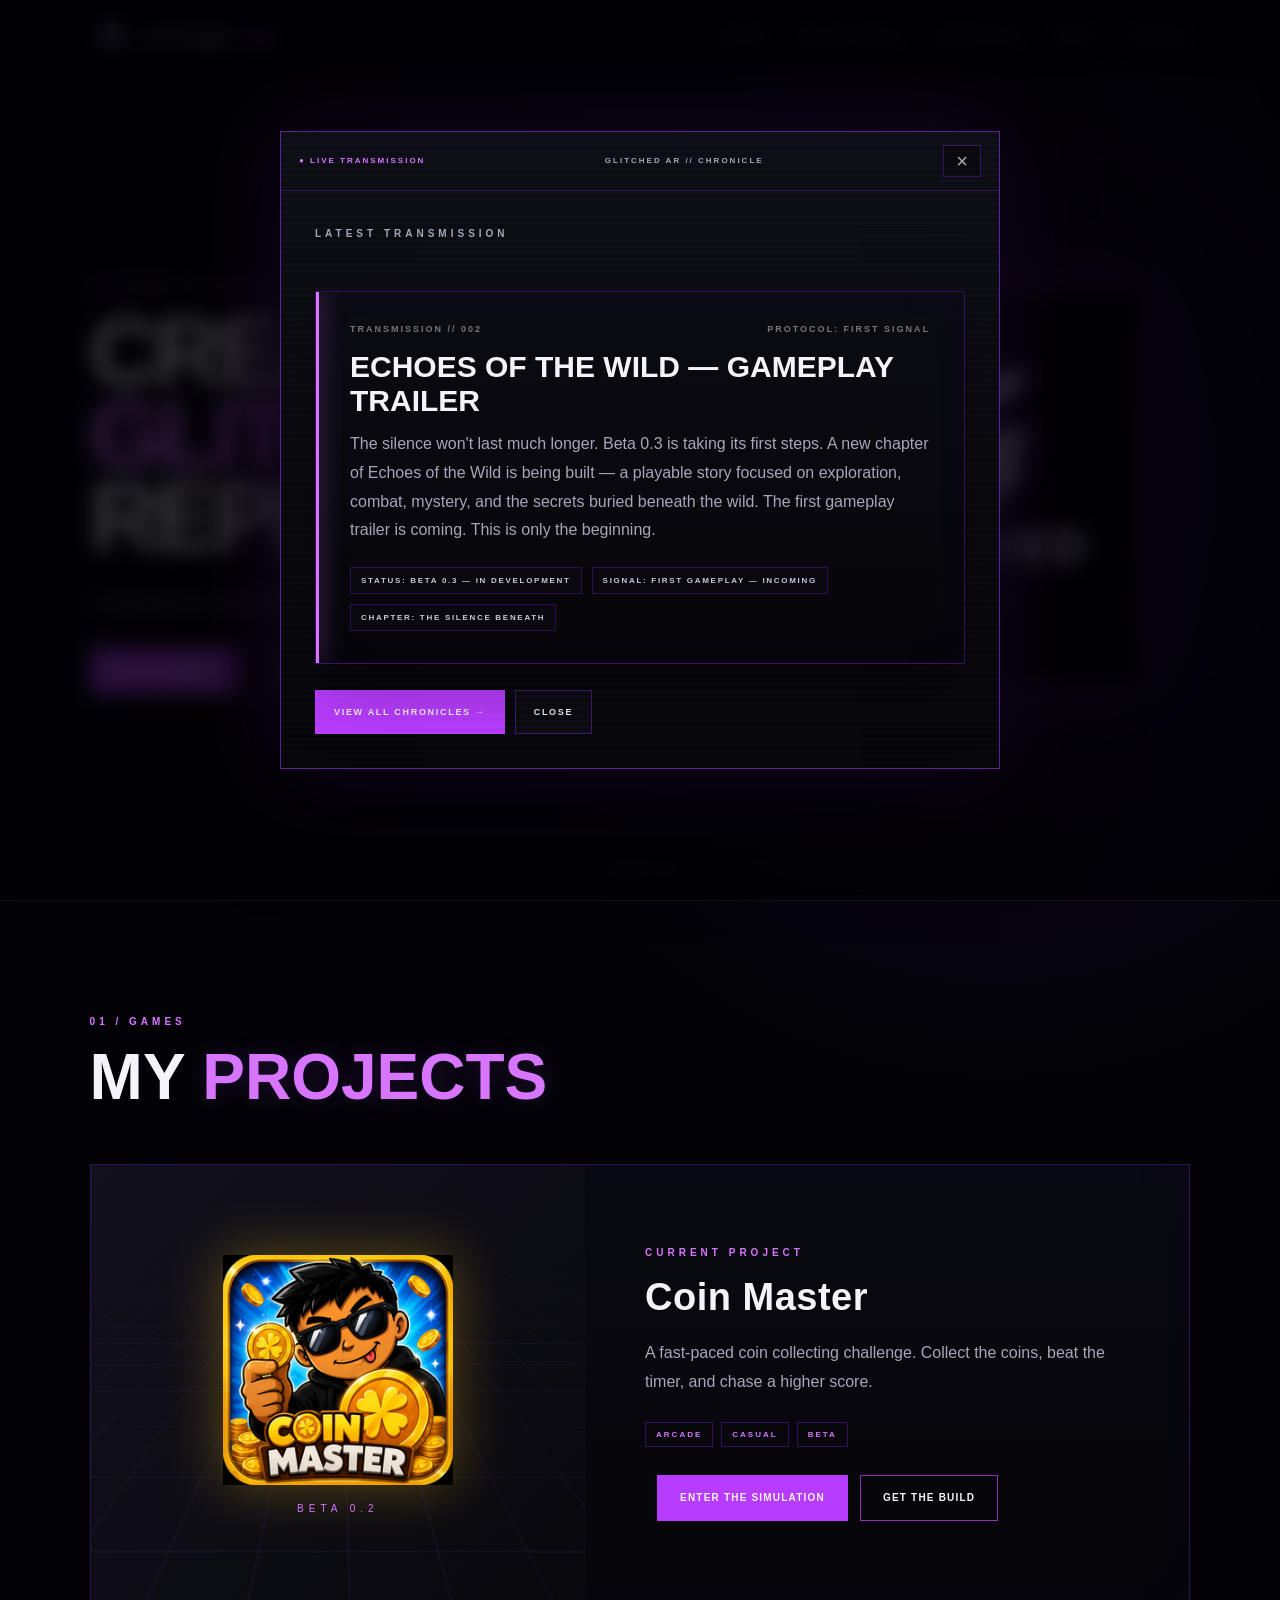
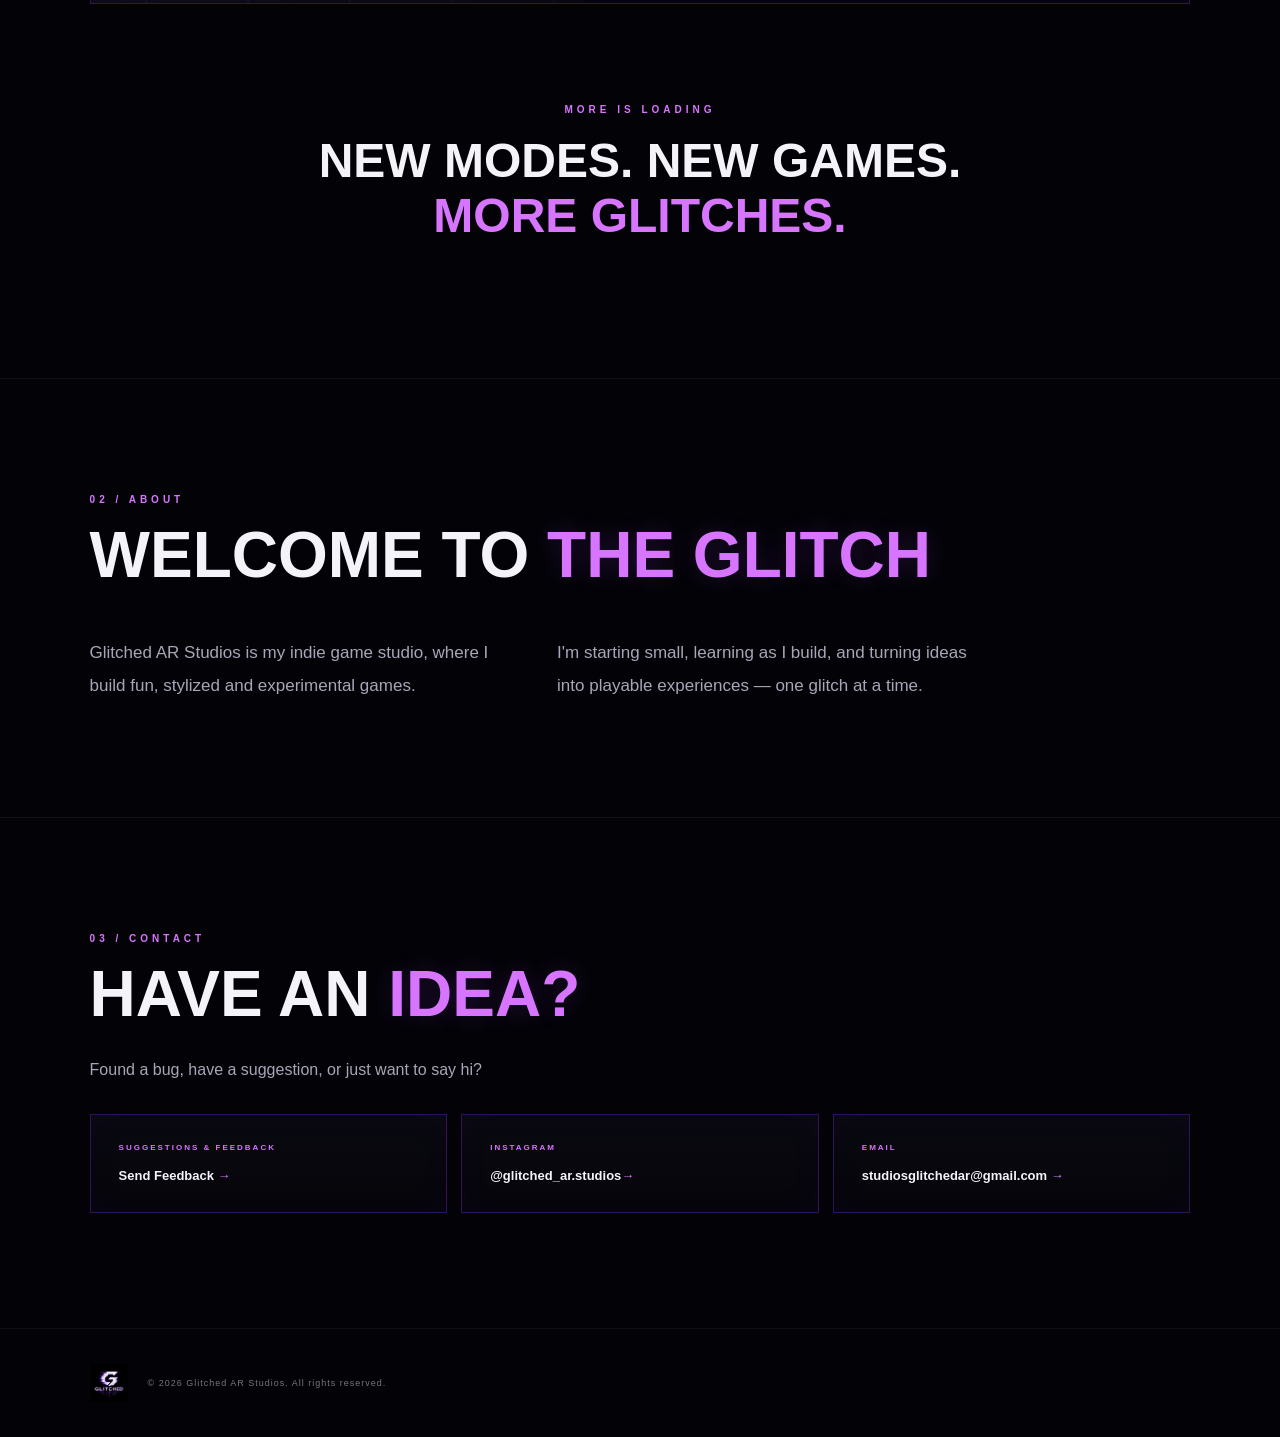
==== commit f222423e: "site change" ====
--- a/index.html
+++ b/index.html
@@ -138,8 +138,8 @@
     <a class="contact-card reveal" href="https://forms.gle/NbPeNmXSswkwEEWLA" target="_blank" rel="noopener">
       <small>SUGGESTIONS & FEEDBACK</small><strong>Send Feedback <i>→</i></strong>
     </a>
-    <a class="contact-card reveal" href="https://www.instagram.com/glitched_.ar/" target="_blank" rel="noopener">
-      <small>INSTAGRAM</small><strong>@glitched_.ar <i>→</i></strong>
+    <a class="contact-card reveal" href="https://www.instagram.com/glitched_ar.studios/" target="_blank" rel="noopener">
+      <small>INSTAGRAM</small><strong>@glitched_ar.studios<i>→</i></strong>
     </a>
     <a class="contact-card reveal" href="mailto:studiosglitchedar@gmail.com">
       <small>EMAIL</small><strong>studiosglitchedar@gmail.com <i>→</i></strong>
